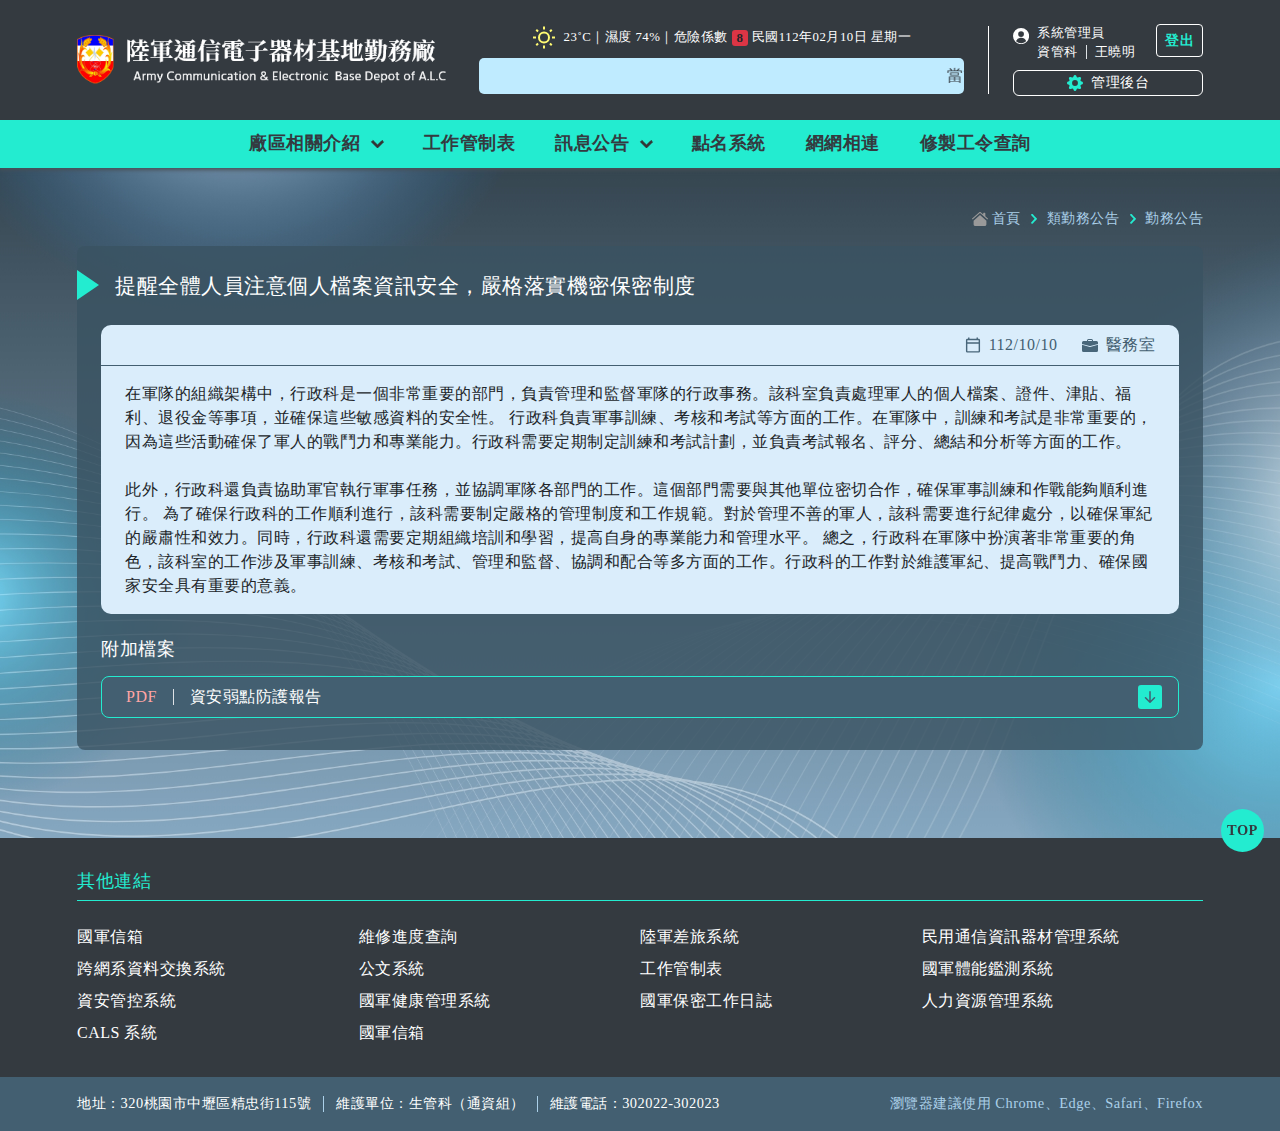
==== duty-detail.html @ 015ecb24 "css調整" ====
<!DOCTYPE html>
<html lang="zh-Hant-TW">
	<!--head開始-->
<head>
    <title>陸軍通信電子器材基地勤務廠</title>
    <meta charset="utf-8">
    <meta http-equiv="X-UA-Compatible" content="IE=edge">
    <meta name="viewport" content="width=device-width, initial-scale=1">
    <meta name="keywords" content="陸軍通信電子器材基地勤務廠,陸軍通訊,基地勤務廠,陸軍">
    <meta name="description" content="陸軍通信電子器材基地勤務廠" />
    <meta http-equiv="X-UA-Compatible" content="IE=edge">

    <meta property="og:site_name" content="image.png" />
    <meta property="og:image" content="assets/images/fb-img.png" />
    <!--分享設定-->
    <link rel="icon" href="assets/images/favicon.png" type="image/ico" />
    <!--iconfont設定-->
    <link rel="stylesheet" href="assets/style/all.css">
    <!--css設定-->
</head>
	<body>
		<!--無js的警語-->
		<noscript>
			<div class="container">
				<div class="d-flex justify-content-center bg-gray-100 rounded p-4 text-primary border border-primary mt-6">
					很抱歉，網站的某些功能在JavaScript沒有啟用的狀態下無法正常使用。
				</div>
			</div>
		</noscript>
		<!--頁面開始-->
		<div class="wrapper">
			<!--選單開始-->
			<!--主選單開始-->
<header class="">
    <nav class="navbar navbar-expand-md fixed-top p-0 js-nav">
        <div class="navbar-container container align-items-center flex-wrap flex-xl-nowrap position-relative bg-gray-800">
            <a class="navbar-brand me-0" href="index.html" title="陸軍通信電子器材基地勤務廠">
                <h1 class="mb-0 font-xs white">
                    陸軍通信電子器材基地勤務廠
                </h1>
            </a>
            <div class="navbar-info pe-xl-4 ms-xl-5 me-xl-4 w-100">
                <div class="navbar-info-today w-100 mb-2 mb-sm-0 mb-xl-2">
                    <img src="./assets/images/ic-weather-sun.svg" alt="晴朗" class="me-1 me-sm-2">
                    23˚C｜濕度 74%｜危險係數 <span>8</span>
                    <p>民國112年02月10日 星期一</p>
                </div>
                <div class="navbar-info-marquee w-100 me-md-3 me-xl-0">
                    <marquee direction="left" scrollamount="2">當前疫情防控提醒：請保持社交距離，勤洗手，戴口罩喔</marquee>
                </div>
            </div>
            <a href="index-login.html" class="navbar-login btn navbar-btn px-md-3" data-con="login"><img src="./assets/images/ic-user.svg" class="me-2">登入</a>
            <!--登入後功能開始-->
            <div class="navbar-logout">
                <div class="d-flex align-items-center align-items-xl-start mb-2" data-con="user">
                    <img src="./assets/images/ic-user-white.svg" class="flex-shrink-0 me-2 mt-lg-1"> 
                    <p>
                        系統管理員<br class="d-none d-xl-inline">
                        <span class="border-end pe-2 ms-2 ms-md-3 ms-xl-0 me-2 lh-1">資管科</span>王曉明
                    </p>
                </div>
                <a href="index.html" class="btn btn-sm navbar-btn px-2" data-con="logout">登出</a>
                <a href="index-login.html" class="btn navbar-btn justify-content-center" data-con="setting">
                    <img src="./assets/images/ic-setting.svg" class="me-2"> 管理後台
                </a>
            </div>
            <!--登入後功能結束-->
            
            <button class="navbar-toggler collapsed" type="button" data-bs-toggle="collapse" data-bs-target="#navbarCollapse" title="展開選單">
                展開選單
            </button>
        </div>
        <div class="bg-primary">
            <div class="container">
                <div class="collapse navbar-collapse" id="navbarCollapse">
                    <ul class="navbar-nav mx-auto">
                        <li class="nav-item" data-con="login">
                            <a class="nav-link" href="index-login.html" title="登入"><img src="./assets/images/ic-user.svg" class="me-2">登入</a>
                        </li>
                        <li class="nav-item" data-con="logout">
                            <a class="nav-link" href="index.html" title="登出"><img src="./assets/images/ic-user.svg" class="me-2">登出</a>
                        </li>
                        <li class="nav-item d-flex d-md-none">
                            <a class="nav-link" href="search.html" title="管理後台"><img src="./assets/images/ic-setting.svg" class="me-2">管理後台</a>
                        </li>
                        <li class="nav-item dropdown js-dropdown">
                            <a class="nav-link dropdown-toggle js-dropdown-toggle" href="#" role="button" data-bs-toggle="dropdown">
                                廠區相關介紹
                            </a>
                            <ul class="dropdown-menu" id="intro">
                                <li><a class="dropdown-item" href="intro.html">通基廠介紹</a></li>
                                <li><a class="dropdown-item" href="intro-unit.html">單位介紹</a></li>
                                <li><a class="dropdown-item" href="life.html" data-con="login-item">生活花絮</a></li>
                            </ul>
                        </li>
                        <li class="nav-item" data-con="login-item">
                            <a class="nav-link" href="#" title="工作管制表">工作管制表</a>
                        </li>
                        <li class="nav-item dropdown js-dropdown">
                            <a class="nav-link dropdown-toggle js-dropdown-toggle" href="#" role="button" data-bs-toggle="dropdown">
                                訊息公告
                            </a>
                            <ul class="dropdown-menu">
                                <li><a class="dropdown-item" href="#">最新消息</a></li>
                                <li><a class="dropdown-item" href="duty.html" data-con="login-item">各類勤務公告</a></li>
                                <li><a class="dropdown-item" href="plan.html" data-con="login-item">計畫專區</a></li>
                                <li><a class="dropdown-item" href="#">通報專區</a></li>
                                <li><a class="dropdown-item" href="#">職安專區</a></li>
                                <li><a class="dropdown-item" href="#" data-con="login-item">各式文件下載</a></li>
                            </ul>
                        </li>
                        <li class="nav-item" data-con="login-item">
                            <a class="nav-link" href="#" title="點名系統">點名系統</a>
                        </li>
                        <li class="nav-item">
                            <a class="nav-link" href="link.html" title="網網相連">網網相連</a>
                        </li>
                        <li class="nav-item">
                            <a class="nav-link" href="search.html" title="修製工令查詢">修製工令查詢</a>
                        </li>
                    </ul>
                </div>
            </div>
        </div>
    </nav>
</header>
<!--主選單結束-->
			<!--內容開始-->
				<main class="main">
	<div class="container">
        <nav>
            <ol class="breadcrumb">
                <li class="breadcrumb-item ms-auto"><a href="index-login.html" class="breadcrumb-link"><img src="./assets/images/ic-home.svg">首頁</a></li>
                <li class="breadcrumb-item"><a href="duty.html" class="breadcrumb-link">類勤務公告</a></li>
                <li class="breadcrumb-item active">勤務公告</li>
            </ol>
        </nav>
		<div class="box-main p-4 mb-5">
            <h2 class="article-title mb-4"><img src="./assets/images/ic-polygon.svg" alt="icon" class="me-3">提醒全體人員注意個人檔案資訊安全，嚴格落實機密保密制度</h2>
            <div class="article-container mb-4">
                <div class="article-container-header">
                    <img src="./assets/images/ic-calendar-sm.svg" class="me-2"><span class="me-4">112/10/10</span>
                    <img src="./assets/images/ic-package-sm.svg" class="me-2">
                    <span>醫務室</span>
                </div>
                <div class="article-container-body">
                    在軍隊的組織架構中，行政科是一個非常重要的部門，負責管理和監督軍隊的行政事務。該科室負責處理軍人的個人檔案、證件、津貼、福利、退役金等事項，並確保這些敏感資料的安全性。
                    行政科負責軍事訓練、考核和考試等方面的工作。在軍隊中，訓練和考試是非常重要的，因為這些活動確保了軍人的戰鬥力和專業能力。行政科需要定期制定訓練和考試計劃，並負責考試報名、評分、總結和分析等方面的工作。<br><br>
                    此外，行政科還負責協助軍官執行軍事任務，並協調軍隊各部門的工作。這個部門需要與其他單位密切合作，確保軍事訓練和作戰能夠順利進行。
                    為了確保行政科的工作順利進行，該科需要制定嚴格的管理制度和工作規範。對於管理不善的軍人，該科需要進行紀律處分，以確保軍紀的嚴肅性和效力。同時，行政科還需要定期組織培訓和學習，提高自身的專業能力和管理水平。
                    總之，行政科在軍隊中扮演著非常重要的角色，該科室的工作涉及軍事訓練、考核和考試、管理和監督、協調和配合等多方面的工作。行政科的工作對於維護軍紀、提高戰鬥力、確保國家安全具有重要的意義。
                </div>
            </div>
            <h3 class="sub-title text-white mb-3">附加檔案</h3>
            <a href="#" class="download-link mb-2">
                <span class="text-danger-xlight download-link-badge">PDF</span><p class="me-2">資安弱點防護報告</p>
                <img src="./assets/images/ic-download.svg" class="ms-auto">
            </a>
		</div>
	</div>
</main>
				<!--footer開始-->
					<!--footer開始-->
<footer class="footer">
        <a href="#" title="回到上方" class="footer-function mb-2 mb-md-3" data-con="top">TOP</a>

    <div class="container">
        <h5 class="footer-title mb-md-3">其他連結</h5>
        <ul class="footer-list mb-3 mb-md-5">
            <li class="footer-list-item"><a href="#" class="footer-list-link" title="國軍信箱">國軍信箱</a></li>
            <li class="footer-list-item"><a href="#" class="footer-list-link" title="維修進度查詢">維修進度查詢</a></li>
            <li class="footer-list-item"><a href="#" class="footer-list-link" title="陸軍差旅系統">陸軍差旅系統</a></li>
            <li class="footer-list-item"><a href="#" class="footer-list-link" title="民用通信資訊器材管理系統">民用通信資訊器材管理系統</a></li>
            <li class="footer-list-item"><a href="#" class="footer-list-link" title="跨網系資料交換系統">跨網系資料交換系統</a></li>
            <li class="footer-list-item"><a href="#" class="footer-list-link" title="公文系統">公文系統</a></li>
            <li class="footer-list-item"><a href="#" class="footer-list-link" title="工作管制表">工作管制表</a></li>
            <li class="footer-list-item"><a href="#" class="footer-list-link" title="國軍體能鑑測系統">國軍體能鑑測系統</a></li>
            <li class="footer-list-item"><a href="#" class="footer-list-link" title="資安管控系統">資安管控系統</a></li>
            <li class="footer-list-item"><a href="#" class="footer-list-link" title="國軍健康管理系統">國軍健康管理系統</a></li>
            <li class="footer-list-item"><a href="#" class="footer-list-link" title="國軍保密工作日誌">國軍保密工作日誌</a></li>
            <li class="footer-list-item"><a href="#" class="footer-list-link" title="人力資源管理系統">人力資源管理系統</a></li>
            <li class="footer-list-item"><a href="#" class="footer-list-link" title="CALS 系統">CALS 系統</a></li>
            <li class="footer-list-item"><a href="#" class="footer-list-link" title="國軍信箱">國軍信箱</a></li>
        </ul>
    </div>

    <div class="bg-base">
        <div class="container py-3">
            <div class="d-flex justify-content-between align-items-center flex-column flex-xl-row">
                    <ul class="footer-info mb-2 mb-xl-0">
                        <li class="footer-info-item mb-2 mb-md-0">
                            地址：320桃園市中壢區精忠街115號
                        </li>
                        <li class="footer-info-item mb-2 mb-md-0">
                            維護單位：生管科（通資組）
                        </li>
                        <li class="footer-info-item mb-2 mb-md-0">
                            維護電話：302022-302023
                        </li>
                    </ul>
                    <p class="text-base-light fs-7">瀏覽器建議使用 Chrome、Edge、Safari、Firefox</p>
            </div>
        </div>
    </div>
</footer>
<!--主選單結束-->

		</div>
		<!--script開始-->
		<!-- SCRIPTS -->
<script src="assets/js/jquery-3.7.1.min.js"></script>
<script src='assets/js/jquery-ui.min.js'></script>
<script src="assets/js/bootstrap.bundle.min.js"></script>
<script src="assets/js/moment-with-locales.min.js"></script>
<script src="assets/js/tempusdominus-bootstrap-4.js"></script>
<script src="assets/js/splide.min.js"></script><!--相簿輪播-->
<script src="assets/js/script.js"></script><!--自訂-->
<script>
    $(function () {
        //時間表單
        var datetimepickerOptions = {
            locale: 'zh-tw',
            defaultDate: new Date(),
            format: 'L',
            icons: {
                time: "bi bi-clock",
                date: "bi bi-calendar",
                up: "bi bi-arrow-up",
                down: "bi bi-arrow-down",
                previous: "bi bi-chevron-left",
                next: "bi bi-chevron-right",
                today: "bi bi-clock",
                clear: "bi bi-trash3"
            }
        };
        $('#time-start').datetimepicker(datetimepickerOptions);
        $('#time-end').datetimepicker(datetimepickerOptions);

        //相簿設定
        /*document.addEventListener('DOMContentLoaded', function () {
            var main = new Splide('#main-carousel', {
                type: 'fade',
                rewind: true,
                pagination: false,
                arrows: false,
            });


            var thumbnails = new Splide('#thumbnail-carousel', {
                fixedWidth: 100,
                fixedHeight: 60,
                gap: 10,
                rewind: true,
                pagination: false,
                isNavigation: true,
                breakpoints: {
                    600: {
                        fixedWidth: 60,
                        fixedHeight: 44,
                    },
                },
            });


            main.sync(thumbnails);
            main.mount();
            thumbnails.mount();
        });*/
    });

    //相簿設定
    document.addEventListener( 'DOMContentLoaded', function () {
  var main = new Splide( '#main-carousel', {
    type      : 'fade',
    rewind    : true,
    pagination: false,
    arrows    : false,
  } );


  var thumbnails = new Splide( '#thumbnail-carousel', {
    fixedWidth  : 122,
    fixedHeight : 100,
    gap         : 10,
    rewind      : true,
    pagination  : false,
    isNavigation: true,
    breakpoints : {
      600: {
        fixedWidth : 60,
        fixedHeight: 44,
      },
    },
  } );


  main.sync( thumbnails );
  main.mount();
  thumbnails.mount();
} );



    //影片設定
    var lightBoxVideo = document.getElementById("thevideo");
    function lightbox_open() {
        window.scrollTo(0, 0);
        document.getElementById('light').style.display = 'flex';
        lightBoxVideo.play();
    }

    function lightbox_close() {
        document.getElementById('light').style.display = 'none';
        lightBoxVideo.currentTime = 0; // 重置影片到開頭
        lightBoxVideo.pause();
    }
</script>
	</body>

</html>
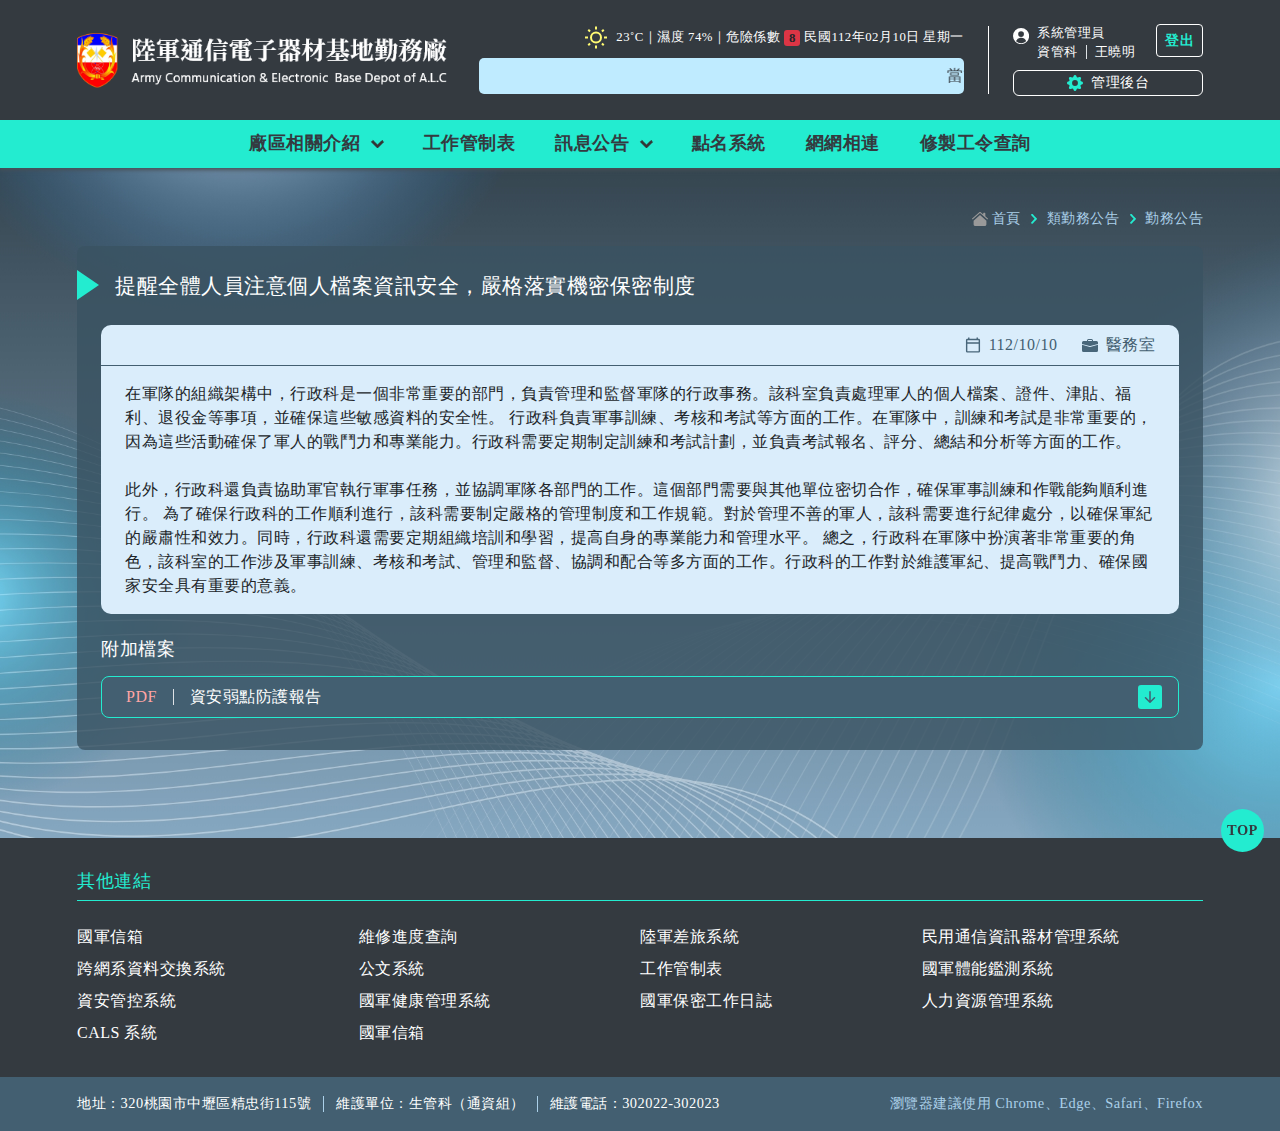
==== commit 8c0b1f5d: "註解調整" ====
--- a/duty-detail.html
+++ b/duty-detail.html
@@ -233,75 +233,67 @@
                 clear: "bi bi-trash3"
             }
         };
+        //首頁>各類勤務公告
+        //首頁>計畫專區
         $('#time-start').datetimepicker(datetimepickerOptions);
         $('#time-end').datetimepicker(datetimepickerOptions);
-
-        //相簿設定
-        /*document.addEventListener('DOMContentLoaded', function () {
-            var main = new Splide('#main-carousel', {
-                type: 'fade',
-                rewind: true,
-                pagination: false,
-                arrows: false,
+    });
+
+    //首頁>活花絮>相簿-輪播視窗設定
+    document.addEventListener('DOMContentLoaded', function () {
+        var main = new Splide('#main-carousel', {
+            type: 'fade',
+            rewind: true,
+            pagination: false,
+            arrows: false,
+        });
+
+
+        var thumbnails = new Splide('#thumbnail-carousel', {
+            fixedWidth: 122,
+            fixedHeight: 100,
+            gap: 10,
+            rewind: true,
+            pagination: false,
+            isNavigation: true,
+            breakpoints: {
+                1024: {
+                    fixedWidth: 100,
+                    fixedHeight: 80,
+                },
+                600: {
+                    fixedWidth: 80,
+                    fixedHeight: 60,
+                    gap: 8,
+                }
+            },
+        });
+
+
+        main.sync(thumbnails);
+        main.mount();
+        thumbnails.mount();
+
+        // 在主要滑塊切換時停止和播放影片
+        main.on('move', function (newIndex) {
+            var videos = document.querySelectorAll('.js-splide-video');
+
+            // 暫停所有影片
+            videos.forEach(function (video) {
+                video.pause();
             });
 
-
-            var thumbnails = new Splide('#thumbnail-carousel', {
-                fixedWidth: 100,
-                fixedHeight: 60,
-                gap: 10,
-                rewind: true,
-                pagination: false,
-                isNavigation: true,
-                breakpoints: {
-                    600: {
-                        fixedWidth: 60,
-                        fixedHeight: 44,
-                    },
-                },
-            });
-
-
-            main.sync(thumbnails);
-            main.mount();
-            thumbnails.mount();
-        });*/
+            // 播放新選中的影片
+            var currentVideo = videos[newIndex];
+            if (currentVideo) {
+                currentVideo.play();
+            }
+        });
     });
 
-    //相簿設定
-    document.addEventListener( 'DOMContentLoaded', function () {
-  var main = new Splide( '#main-carousel', {
-    type      : 'fade',
-    rewind    : true,
-    pagination: false,
-    arrows    : false,
-  } );
-
-
-  var thumbnails = new Splide( '#thumbnail-carousel', {
-    fixedWidth  : 122,
-    fixedHeight : 100,
-    gap         : 10,
-    rewind      : true,
-    pagination  : false,
-    isNavigation: true,
-    breakpoints : {
-      600: {
-        fixedWidth : 60,
-        fixedHeight: 44,
-      },
-    },
-  } );
-
-
-  main.sync( thumbnails );
-  main.mount();
-  thumbnails.mount();
-} );
-
-
-
-    //影片設定
+
+
+    //全站影片設定
     var lightBoxVideo = document.getElementById("thevideo");
     function lightbox_open() {
         window.scrollTo(0, 0);
@@ -314,6 +306,16 @@
         lightBoxVideo.currentTime = 0; // 重置影片到開頭
         lightBoxVideo.pause();
     }
+    //全站大圖設定
+    function showbox_open() {
+            window.scrollTo(0, 0);
+            document.getElementById('showpic').style.display = 'flex';
+        }
+    function showbox_close() {
+            document.getElementById('showpic').style.display = 'none';
+        }
+
+
 </script>
 	</body>
 
--- a/assets/style/all.css
+++ b/assets/style/all.css
@@ -15846,6 +15846,31 @@
     .main {
       margin-top: 156px; } }
 
+.loading {
+  position: absolute;
+  width: 180px;
+  height: 180px;
+  text-align: center;
+  display: -webkit-box;
+  display: -ms-flexbox;
+  display: flex;
+  -webkit-box-pack: center;
+      -ms-flex-pack: center;
+          justify-content: center;
+  -webkit-box-align: center;
+      -ms-flex-align: center;
+          align-items: center;
+  color: #23ECD0; }
+  @media (max-width: 767px) {
+    .loading {
+      width: 150px;
+      height: 150px;
+      font-size: 0.9rem; } }
+  .loading img {
+    position: absolute;
+    left: 0;
+    top: 0; }
+
 /*--------------------主選單開始------------------*/
 .navbar {
   display: block !important;
@@ -15916,9 +15941,6 @@
     -webkit-box-direction: normal;
         -ms-flex-direction: column;
             flex-direction: column;
-    -webkit-box-align: center;
-        -ms-flex-align: center;
-            align-items: center;
     border-right: 1px solid #fff;
     -ms-flex-wrap: nowrap;
         flex-wrap: nowrap; }
@@ -15948,9 +15970,9 @@
       -webkit-box-align: center;
           -ms-flex-align: center;
               align-items: center;
-      -webkit-box-pack: center;
-          -ms-flex-pack: center;
-              justify-content: center;
+      -webkit-box-pack: end;
+          -ms-flex-pack: end;
+              justify-content: flex-end;
       color: #fff;
       font-size: 0.8rem; }
       @media (max-width: 1200px) {
@@ -16979,7 +17001,7 @@
       width: 0;
       display: inline-block;
       position: absolute;
-      right: -26px;
+      right: -25.6px;
       top: 0;
       height: 0;
       border-style: solid;
@@ -17027,7 +17049,7 @@
       width: 0;
       display: inline-block;
       position: absolute;
-      right: -26px;
+      right: -25.6px;
       top: 0;
       height: 0;
       border-style: solid;
@@ -17075,7 +17097,7 @@
       width: 0;
       display: inline-block;
       position: absolute;
-      right: -26px;
+      right: -25.6px;
       top: 0;
       height: 0;
       border-style: solid;
@@ -17123,7 +17145,7 @@
       width: 0;
       display: inline-block;
       position: absolute;
-      right: -26px;
+      right: -25.6px;
       top: 0;
       height: 0;
       border-style: solid;
@@ -17171,7 +17193,7 @@
       width: 0;
       display: inline-block;
       position: absolute;
-      right: -26px;
+      right: -25.6px;
       top: 0;
       height: 0;
       border-style: solid;
@@ -17219,7 +17241,7 @@
       width: 0;
       display: inline-block;
       position: absolute;
-      right: -26px;
+      right: -25.6px;
       top: 0;
       height: 0;
       border-style: solid;
@@ -17267,7 +17289,7 @@
       width: 0;
       display: inline-block;
       position: absolute;
-      right: -26px;
+      right: -25.6px;
       top: 0;
       height: 0;
       border-style: solid;
@@ -17315,7 +17337,7 @@
       width: 0;
       display: inline-block;
       position: absolute;
-      right: -26px;
+      right: -25.6px;
       top: 0;
       height: 0;
       border-style: solid;
@@ -17363,7 +17385,7 @@
       width: 0;
       display: inline-block;
       position: absolute;
-      right: -26px;
+      right: -25.6px;
       top: 0;
       height: 0;
       border-style: solid;
@@ -17411,7 +17433,7 @@
       width: 0;
       display: inline-block;
       position: absolute;
-      right: -26px;
+      right: -25.6px;
       top: 0;
       height: 0;
       border-style: solid;
@@ -17459,7 +17481,7 @@
       width: 0;
       display: inline-block;
       position: absolute;
-      right: -26px;
+      right: -25.6px;
       top: 0;
       height: 0;
       border-style: solid;
@@ -17507,7 +17529,7 @@
       width: 0;
       display: inline-block;
       position: absolute;
-      right: -26px;
+      right: -25.6px;
       top: 0;
       height: 0;
       border-style: solid;
@@ -17555,7 +17577,7 @@
       width: 0;
       display: inline-block;
       position: absolute;
-      right: -26px;
+      right: -25.6px;
       top: 0;
       height: 0;
       border-style: solid;
@@ -17603,7 +17625,7 @@
       width: 0;
       display: inline-block;
       position: absolute;
-      right: -26px;
+      right: -25.6px;
       top: 0;
       height: 0;
       border-style: solid;
@@ -17651,7 +17673,7 @@
       width: 0;
       display: inline-block;
       position: absolute;
-      right: -26px;
+      right: -25.6px;
       top: 0;
       height: 0;
       border-style: solid;
@@ -17699,7 +17721,7 @@
       width: 0;
       display: inline-block;
       position: absolute;
-      right: -26px;
+      right: -25.6px;
       top: 0;
       height: 0;
       border-style: solid;
@@ -17747,7 +17769,7 @@
       width: 0;
       display: inline-block;
       position: absolute;
-      right: -26px;
+      right: -25.6px;
       top: 0;
       height: 0;
       border-style: solid;
@@ -17795,7 +17817,7 @@
       width: 0;
       display: inline-block;
       position: absolute;
-      right: -26px;
+      right: -25.6px;
       top: 0;
       height: 0;
       border-style: solid;
@@ -17843,7 +17865,7 @@
       width: 0;
       display: inline-block;
       position: absolute;
-      right: -26px;
+      right: -25.6px;
       top: 0;
       height: 0;
       border-style: solid;
@@ -17891,7 +17913,7 @@
       width: 0;
       display: inline-block;
       position: absolute;
-      right: -26px;
+      right: -25.6px;
       top: 0;
       height: 0;
       border-style: solid;
@@ -17939,7 +17961,7 @@
       width: 0;
       display: inline-block;
       position: absolute;
-      right: -26px;
+      right: -25.6px;
       top: 0;
       height: 0;
       border-style: solid;
@@ -17987,7 +18009,7 @@
       width: 0;
       display: inline-block;
       position: absolute;
-      right: -26px;
+      right: -25.6px;
       top: 0;
       height: 0;
       border-style: solid;
@@ -18035,7 +18057,7 @@
       width: 0;
       display: inline-block;
       position: absolute;
-      right: -26px;
+      right: -25.6px;
       top: 0;
       height: 0;
       border-style: solid;
@@ -18083,7 +18105,7 @@
       width: 0;
       display: inline-block;
       position: absolute;
-      right: -26px;
+      right: -25.6px;
       top: 0;
       height: 0;
       border-style: solid;
@@ -18131,7 +18153,7 @@
       width: 0;
       display: inline-block;
       position: absolute;
-      right: -26px;
+      right: -25.6px;
       top: 0;
       height: 0;
       border-style: solid;
@@ -18179,7 +18201,7 @@
       width: 0;
       display: inline-block;
       position: absolute;
-      right: -26px;
+      right: -25.6px;
       top: 0;
       height: 0;
       border-style: solid;
@@ -18227,7 +18249,7 @@
       width: 0;
       display: inline-block;
       position: absolute;
-      right: -26px;
+      right: -25.6px;
       top: 0;
       height: 0;
       border-style: solid;
@@ -18275,7 +18297,7 @@
       width: 0;
       display: inline-block;
       position: absolute;
-      right: -26px;
+      right: -25.6px;
       top: 0;
       height: 0;
       border-style: solid;
@@ -18323,7 +18345,7 @@
       width: 0;
       display: inline-block;
       position: absolute;
-      right: -26px;
+      right: -25.6px;
       top: 0;
       height: 0;
       border-style: solid;
@@ -18371,7 +18393,7 @@
       width: 0;
       display: inline-block;
       position: absolute;
-      right: -26px;
+      right: -25.6px;
       top: 0;
       height: 0;
       border-style: solid;
@@ -18419,7 +18441,7 @@
       width: 0;
       display: inline-block;
       position: absolute;
-      right: -26px;
+      right: -25.6px;
       top: 0;
       height: 0;
       border-style: solid;
@@ -18467,7 +18489,7 @@
       width: 0;
       display: inline-block;
       position: absolute;
-      right: -26px;
+      right: -25.6px;
       top: 0;
       height: 0;
       border-style: solid;
@@ -18515,7 +18537,7 @@
       width: 0;
       display: inline-block;
       position: absolute;
-      right: -26px;
+      right: -25.6px;
       top: 0;
       height: 0;
       border-style: solid;
@@ -18563,7 +18585,7 @@
       width: 0;
       display: inline-block;
       position: absolute;
-      right: -26px;
+      right: -25.6px;
       top: 0;
       height: 0;
       border-style: solid;
@@ -18611,7 +18633,7 @@
       width: 0;
       display: inline-block;
       position: absolute;
-      right: -26px;
+      right: -25.6px;
       top: 0;
       height: 0;
       border-style: solid;
@@ -18665,7 +18687,11 @@
 
 /*-----------------連結樣式---------------------*/
 .link-img {
-  display: inline-block; }
+  display: inline-block;
+  cursor: pointer;
+  -webkit-transition: all 0.2s ease;
+  -o-transition: all 0.2s ease;
+  transition: all 0.2s ease; }
   .link-img:hover {
     opacity: 0.8; }
 
@@ -19463,7 +19489,13 @@
             justify-content: center;
     -webkit-box-align: center;
         -ms-flex-align: center;
-            align-items: center; }
+            align-items: center;
+    cursor: pointer;
+    -webkit-transition: all 0.2s ease;
+    -o-transition: all 0.2s ease;
+    transition: all 0.2s ease; }
+    .img-list-pic:hover {
+      opacity: 0.8; }
     @media (max-width: 1200px) {
       .img-list-pic {
         height: 140px; } }
@@ -19651,15 +19683,25 @@
 
 .table-link {
   color: #fff;
-  line-height: 1;
+  line-height: 1.3;
+  padding-top: 2px;
+  width: 100%;
   overflow: hidden;
   -o-text-overflow: ellipsis;
      text-overflow: ellipsis;
   display: -webkit-box;
   -webkit-box-orient: vertical;
   -webkit-line-clamp: 1; }
+  .table-link img {
+    display: inline-block;
+    margin-top: -2px; }
   @media (max-width: 991px) {
     .table-link {
+      display: -ms-flexbox !important;
+      display: flex !important;
+      -webkit-box-align: start;
+          -ms-flex-align: start;
+              align-items: flex-start;
       overflow: hidden;
       -o-text-overflow: ellipsis;
          text-overflow: ellipsis;
@@ -19667,6 +19709,17 @@
       -webkit-box-orient: vertical;
       -webkit-line-clamp: 2;
       line-height: 1.5; } }
+  .table-link[data-func="nolink"] {
+    -webkit-box-pack: center;
+        -ms-flex-pack: center;
+            justify-content: center; }
+    @media (max-width: 991px) {
+      .table-link[data-func="nolink"] {
+        -webkit-box-pack: start;
+            -ms-flex-pack: start;
+                justify-content: flex-start; } }
+    .table-link[data-func="nolink"]:hover {
+      opacity: 1; }
   .table-link:hover {
     opacity: 0.8; }
   .table-link-badge {
@@ -21156,6 +21209,27 @@
     display: inline-block;
     line-height: 1; }
 
+.base-link {
+  border: 1px solid #23ECD0;
+  border-radius: 8px;
+  background: #435F71;
+  color: #fff;
+  display: -webkit-box;
+  display: -ms-flexbox;
+  display: flex;
+  -webkit-box-align: center;
+      -ms-flex-align: center;
+          align-items: center;
+  padding: 8px 16px 8px 24px;
+  line-height: 1.5; }
+  @media (max-width: 767px) {
+    .base-link {
+      padding: 8px 16px; } }
+  .base-link:hover {
+    background: #1E4D61; }
+  .base-link img {
+    width: 20px; }
+
 /*-------影片開始-----------*/
 #thevideo {
   width: 70%; }
@@ -21163,7 +21237,7 @@
     #thevideo {
       width: 90%; } }
 
-#light {
+#light, #showpic {
   width: 100%;
   height: 100vh;
   -webkit-box-pack: center;
@@ -21178,7 +21252,10 @@
   left: 0;
   top: 0;
   z-index: 2010;
-  margin: 0 auto; }
+  margin: 0 auto;
+  -webkit-transition: all 0.2s ease;
+  -o-transition: all 0.2s ease;
+  transition: all 0.2s ease; }
 
 #boxclose {
   cursor: pointer;
@@ -21194,6 +21271,19 @@
         width: 24px; } }
   #boxclose:hover {
     opacity: 0.8; }
+
+.showpic-img {
+  border-radius: 5px;
+  overflow: hidden;
+  -o-object-fit: cover;
+     object-fit: cover;
+  width: 70%;
+  max-height: 80vh; }
+  @media (max-width: 767px) {
+    .showpic-img {
+      width: 90%; } }
+  .showpic-img img {
+    width: 100%; }
 
 .unit-link {
   position: relative; }
@@ -21329,7 +21419,14 @@
   color: #fff;
   background: #48667A;
   font-size: 0.9rem; }
+  @media (max-width: 576px) {
+    .top-info {
+      -webkit-box-orient: vertical;
+      -webkit-box-direction: normal;
+          -ms-flex-direction: column;
+              flex-direction: column; } }
   .top-info img {
+    width: 16px;
     -webkit-filter: brightness(500%);
             filter: brightness(500%); }
 
@@ -21399,6 +21496,9 @@
 .splide {
   width: 80%;
   max-width: 1200px; }
+  @media (max-width: 767px) {
+    .splide {
+      width: 90%; } }
   .splide-header {
     width: 80%;
     max-width: 1200px;
@@ -21406,30 +21506,110 @@
     display: -webkit-box;
     display: -ms-flexbox;
     display: flex;
+    -ms-flex-wrap: wrap;
+        flex-wrap: wrap;
     -webkit-box-align: center;
         -ms-flex-align: center;
             align-items: center;
     margin-bottom: 12px;
     font-size: 0.9rem; }
+    @media (max-width: 767px) {
+      .splide-header {
+        width: 90%; } }
+    .splide-header img {
+      width: 16px; }
   .splide-title {
     font-size: 1.3rem;
     font-weight: 700; }
+    @media (max-width: 767px) {
+      .splide-title {
+        width: 100%; } }
 
 #main-carousel {
-  margin-bottom: 12px; }
+  margin-bottom: 12px;
+  height: calc(90vh - 200px);
+  border-radius: 5px;
+  overflow: hidden; }
+  @media (max-width: 1200px) {
+    #main-carousel {
+      max-height: 400px; } }
+  @media (max-width: 767px) {
+    #main-carousel {
+      height: auto;
+      max-height: 350px; } }
+  #main-carousel .splide__track {
+    height: 100%; }
+  #main-carousel .splide__slide {
+    height: 100%; }
+  #main-carousel video {
+    width: 100%;
+    height: 100%; }
 
 .splide__slide {
   height: 70vh;
   overflow: hidden;
-  border-radius: 5px; }
+  border-radius: 5px;
+  position: relative; }
   .splide__slide img {
     width: 100%;
     height: 100%;
     -o-object-fit: cover;
        object-fit: cover; }
 
+#thumbnail-carousel {
+  padding: 0 60px !important; }
+  @media (max-width: 1200px) {
+    #thumbnail-carousel {
+      padding: 0 47px !important; } }
+  @media (max-width: 767px) {
+    #thumbnail-carousel {
+      padding: 0 42px !important; } }
+  #thumbnail-carousel .splide__slide.is-active {
+    border: 3px solid #23ECD0; }
+  #thumbnail-carousel .thumbnail-video {
+    position: absolute;
+    width: 100%;
+    height: 100%;
+    left: 0;
+    top: 0;
+    background: url("../images/ic-play.svg") no-repeat center rgba(0, 0, 0, 0.3);
+    background-size: 32px; }
+    #thumbnail-carousel .thumbnail-video:hover {
+      background: url("../images/ic-play.svg") no-repeat center;
+      background-size: 32px; }
+
 .splide__slide.is-active {
   opacity: 1; }
+
+.splide__arrow {
+  background: #435F71 !important;
+  width: 45px !important;
+  height: 100% !important;
+  opacity: 1 !important; }
+  @media (max-width: 1200px) {
+    .splide__arrow {
+      width: 35px !important; } }
+  @media (max-width: 767px) {
+    .splide__arrow {
+      width: 30px !important; } }
+  .splide__arrow:hover {
+    background: #1E4D61 !important; }
+  .splide__arrow svg {
+    fill: #fff !important; }
+    @media (max-width: 1200px) {
+      .splide__arrow svg {
+        width: 14px; } }
+    @media (max-width: 767px) {
+      .splide__arrow svg {
+        width: 12px; } }
+
+.splide__arrow--next {
+  border-radius: 0 10px 10px 0 !important;
+  right: 0 !important; }
+
+.splide__arrow--prev {
+  border-radius: 10px 0 0 10px !important;
+  left: 0 !important; }
 
 .text-list-item {
   display: -webkit-box;
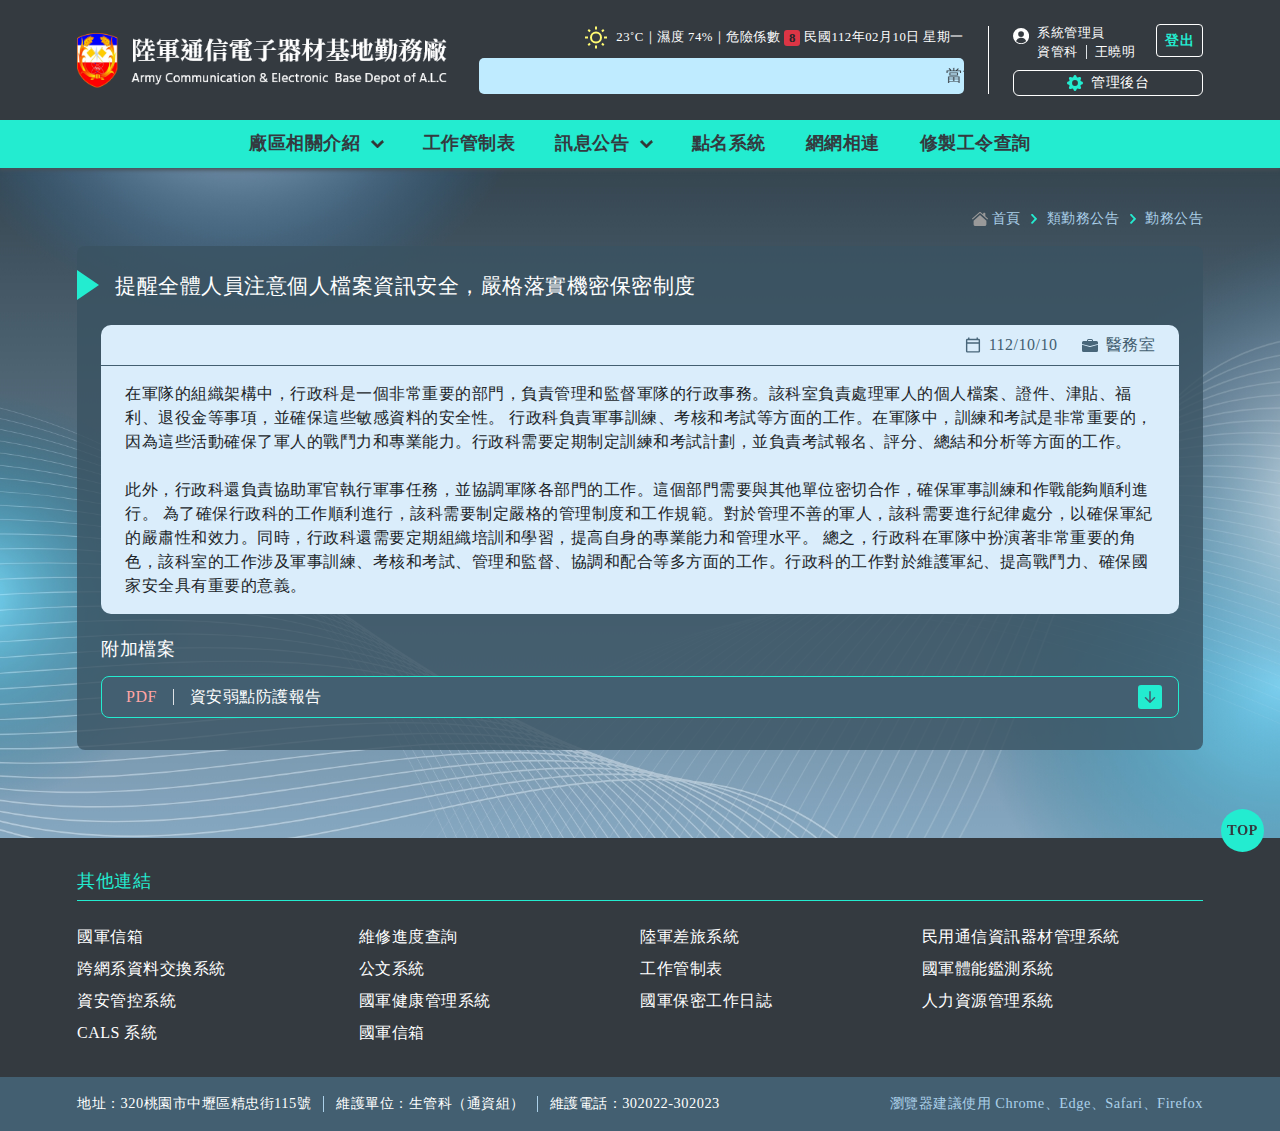
==== commit aa2f85b4: "pre標籤調整/網網相連按鈕調整" ====
--- a/duty-detail.html
+++ b/duty-detail.html
@@ -110,7 +110,7 @@
                             </ul>
                         </li>
                         <li class="nav-item" data-con="login-item">
-                            <a class="nav-link" href="#" title="點名系統">點名系統</a>
+                            <a class="nav-link" href="rollcall.html" title="點名系統">點名系統</a>
                         </li>
                         <li class="nav-item">
                             <a class="nav-link" href="link.html" title="網網相連">網網相連</a>
@@ -237,6 +237,8 @@
         //首頁>計畫專區
         $('#time-start').datetimepicker(datetimepickerOptions);
         $('#time-end').datetimepicker(datetimepickerOptions);
+        //首頁>點名系統
+        $('#calldate').datetimepicker(datetimepickerOptions);
     });
 
     //首頁>活花絮>相簿-輪播視窗設定
--- a/assets/style/all.css
+++ b/assets/style/all.css
@@ -15735,6 +15735,9 @@
   -webkit-touch-callout: none;
   -moz-user-select: none; }
 
+pre {
+  font-family: "Noto Sans TC", "Microsoft JhengHei", "sans-serif"; }
+
 img {
   display: block;
   max-width: 100%;
@@ -19363,6 +19366,24 @@
     .tag-white {
       font-size: 0.8rem; } }
 
+/*-----------------手風琴樣式---------------------*/
+.accordion-body {
+  background: #4e6f84; }
+
+.accordion-item {
+  border: none !important; }
+
+.accordion-button {
+  background: #343a40 !important;
+  color: #23ECD0 !important;
+  border-radius: 0 !important;
+  -webkit-box-shadow: none !important;
+          box-shadow: none !important;
+  padding: 8px 24px;
+  font-weight: 700; }
+  .accordion-button:after {
+    background: url("../images/ic-open.svg") no-repeat center !important; }
+
 /*-----------------列表樣式---------------------*/
 .txt-list {
   font-size: 0.9rem; }
@@ -20990,7 +21011,7 @@
 
 @media (max-width: 576px) {
   .mobile-inline-100 > * {
-    width: 100%;
+    width: 100% !important;
     margin-bottom: 8px; } }
 
 .highlight-card {
@@ -21212,8 +21233,9 @@
 .base-link {
   border: 1px solid #23ECD0;
   border-radius: 8px;
-  background: #435F71;
-  color: #fff;
+  background: #fff;
+  color: #1E4D61;
+  font-weight: 600;
   display: -webkit-box;
   display: -ms-flexbox;
   display: flex;
@@ -21226,7 +21248,7 @@
     .base-link {
       padding: 8px 16px; } }
   .base-link:hover {
-    background: #1E4D61; }
+    background: #DAEDFB; }
   .base-link img {
     width: 20px; }
 
@@ -21611,6 +21633,144 @@
   border-radius: 10px 0 0 10px !important;
   left: 0 !important; }
 
+@media (max-width: 991px) {
+  .table[data-con="rollcall"] thead {
+    display: none; } }
+
+.table[data-con="rollcall"] tr:nth-child(odd) td:first-child {
+  background: #375B70; }
+
+.table[data-con="rollcall"] tr:nth-child(odd) td:nth-child(4) {
+  background: #537186; }
+
+.table[data-con="rollcall"] tr:nth-child(even) td:first-child {
+  background: #43677D; }
+
+.table[data-con="rollcall"] tr:nth-child(even) td:nth-child(4) {
+  background: #5D7B90; }
+
+@media (max-width: 991px) {
+  .table[data-con="rollcall"] td:first-child {
+    background: #ABD0E9 !important;
+    font-weight: 700; } }
+
+.table-list {
+  display: -webkit-box;
+  display: -ms-flexbox;
+  display: flex;
+  -ms-flex-wrap: wrap;
+      flex-wrap: wrap;
+  width: 100%;
+  -webkit-box-pack: center;
+      -ms-flex-pack: center;
+          justify-content: center; }
+  @media (max-width: 991px) {
+    .table-list {
+      -webkit-box-pack: start;
+          -ms-flex-pack: start;
+              justify-content: flex-start; } }
+  .table-list-item {
+    display: -webkit-box;
+    display: -ms-flexbox;
+    display: flex;
+    -webkit-box-align: center;
+        -ms-flex-align: center;
+            align-items: center;
+    padding: 6px 8px; }
+    .table-list-item::before {
+      content: "";
+      display: block;
+      width: 16px;
+      height: 16px;
+      background: url("../images/ic-oncall.svg") no-repeat;
+      background-size: cover;
+      margin-right: 4px; }
+    .table-list-item[data-con]::before {
+      content: attr(data-con);
+      background: #FB522E;
+      border-radius: 3px;
+      display: -webkit-box;
+      display: -ms-flexbox;
+      display: flex;
+      -webkit-box-pack: center;
+          -ms-flex-pack: center;
+              justify-content: center;
+      -webkit-box-align: center;
+          -ms-flex-align: center;
+              align-items: center;
+      line-height: 1;
+      font-size: 0.8rem; }
+
+@media (max-width: 991px) {
+  .accordion thead {
+    display: none; } }
+
+@media (max-width: 991px) {
+  .accordion tr:last-child {
+    margin-bottom: 0; } }
+
+.combo-list {
+  display: -webkit-box;
+  display: -ms-flexbox;
+  display: flex;
+  -ms-flex-wrap: wrap;
+      flex-wrap: wrap;
+  width: 100%;
+  background: #476477; }
+  .combo-list-group:first-child {
+    width: 20%; }
+    @media (max-width: 991px) {
+      .combo-list-group:first-child {
+        width: 100%; } }
+  .combo-list-group:last-child {
+    width: 80%; }
+    @media (max-width: 991px) {
+      .combo-list-group:last-child {
+        width: 100%; } }
+  .combo-list-item {
+    color: #fff;
+    text-align: center; }
+    .combo-list-item span {
+      display: block;
+      padding: 6px 0; }
+  .combo-list-title {
+    display: -webkit-box;
+    display: -ms-flexbox;
+    display: flex;
+    -webkit-box-align: center;
+        -ms-flex-align: center;
+            align-items: center;
+    -webkit-box-pack: center;
+        -ms-flex-pack: center;
+            justify-content: center;
+    background: #343a40;
+    padding: 8px 0; }
+    .combo-list-title::before {
+      content: "";
+      display: block;
+      width: 16px;
+      height: 16px;
+      background: url("../images/ic-oncall.svg") no-repeat;
+      background-size: cover;
+      margin-right: 4px; }
+    .combo-list-title[data-con="none"]:before {
+      display: none !important; }
+    .combo-list-title[data-con]::before {
+      content: attr(data-con);
+      background: #FB522E;
+      border-radius: 3px;
+      display: -webkit-box;
+      display: -ms-flexbox;
+      display: flex;
+      -webkit-box-pack: center;
+          -ms-flex-pack: center;
+              justify-content: center;
+      -webkit-box-align: center;
+          -ms-flex-align: center;
+              align-items: center;
+      line-height: 1;
+      font-size: 0.8rem; }
+
 .text-list-item {
   display: -webkit-box;
   display: -ms-flexbox;
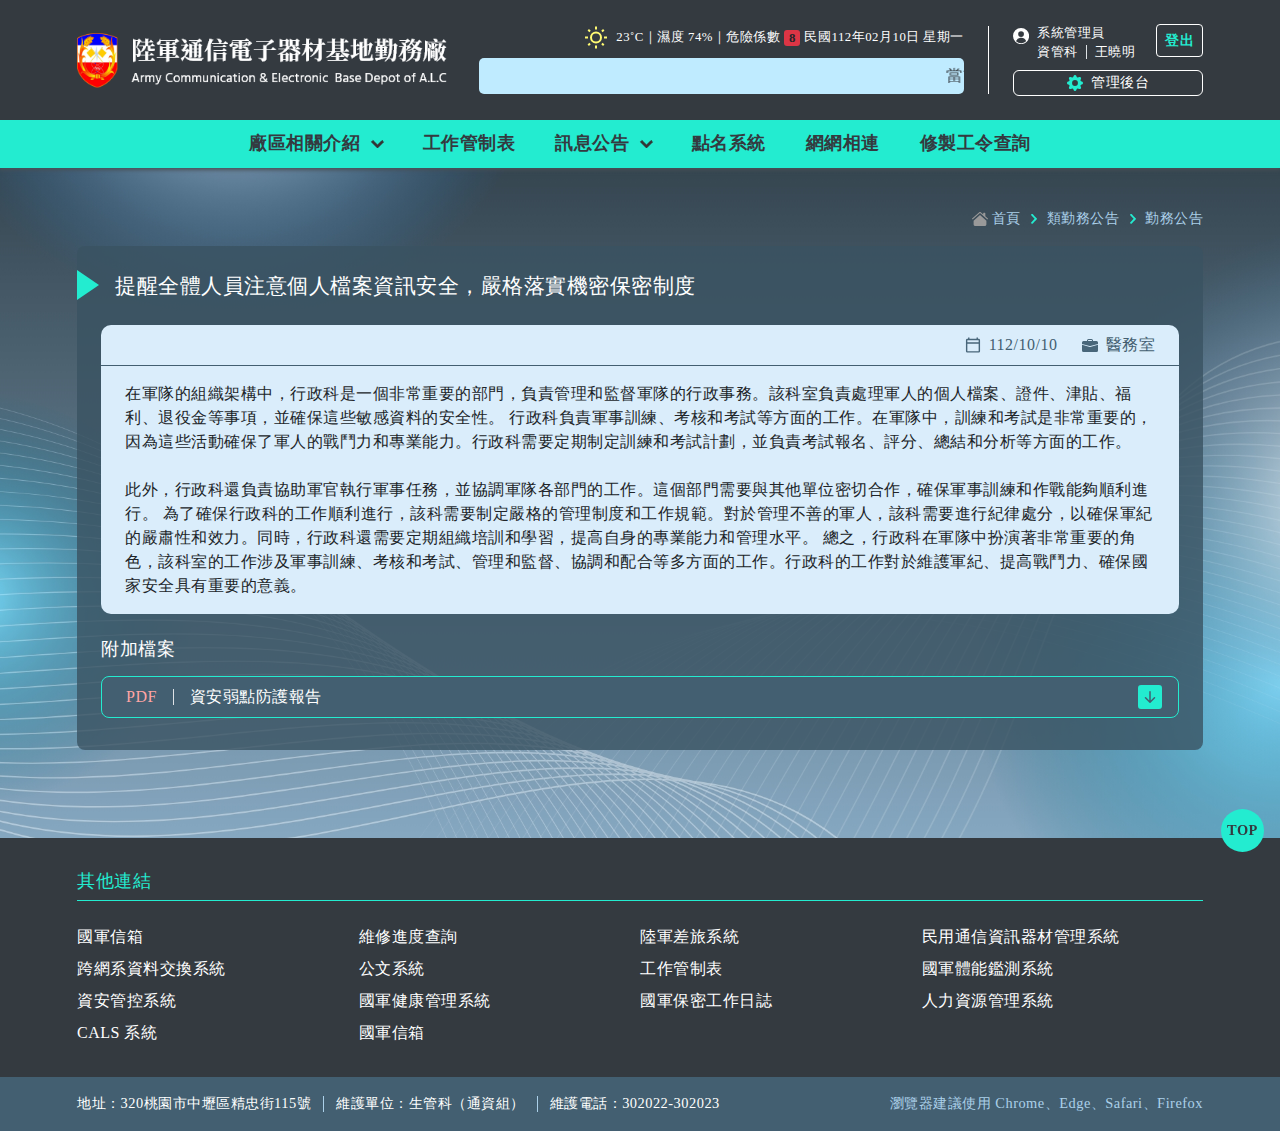
==== commit acb84f88: "更新天氣icon與危險係數底色說明" ====
--- a/duty-detail.html
+++ b/duty-detail.html
@@ -42,7 +42,12 @@
             <div class="navbar-info pe-xl-4 ms-xl-5 me-xl-4 w-100">
                 <div class="navbar-info-today w-100 mb-2 mb-sm-0 mb-xl-2">
                     <img src="./assets/images/ic-weather-sun.svg" alt="晴朗" class="me-1 me-sm-2">
-                    23˚C｜濕度 74%｜危險係數 <span>8</span>
+                    <!--陰天icon為：ic-weather-cloudy.svg-->
+                    <!--陰天icon為：ic-weather-rain.svg-->
+                    23˚C｜濕度 74%｜危險係數 
+                    <span class="bg-danger">8</span>
+                    <!--黃底樣式為：bg-soft-light-->
+                    <!--黃底樣式為：bg-special-->
                     <p>民國112年02月10日 星期一</p>
                 </div>
                 <div class="navbar-info-marquee w-100 me-md-3 me-xl-0">
--- a/assets/style/all.css
+++ b/assets/style/all.css
@@ -46,6 +46,7 @@
   --bs-special-dark: #276e91;
   --bs-bright: #BEABEB;
   --bs-soft: #D9C06D;
+  --bs-soft-light: #FFFA72;
   --bs-success: #198754;
   --bs-gray-100: #f8f9fa;
   --bs-gray-200: #EFEFEF;
@@ -59,6 +60,7 @@
   --bs-info: #0dcaf0;
   --bs-warning: #ffc107;
   --bs-danger: #dc3545;
+  --bs-danger-bright: #FE0000;
   --bs-danger-light: #FB522E;
   --bs-danger-xlight: #FFA5A5;
   --bs-light: #f8f9fa;
@@ -81,6 +83,7 @@
   --bs-special-dark-rgb: 39, 110, 145;
   --bs-bright-rgb: 190, 171, 235;
   --bs-soft-rgb: 217, 192, 109;
+  --bs-soft-light-rgb: 255, 250, 114;
   --bs-success-rgb: 25, 135, 84;
   --bs-gray-100-rgb: 248, 249, 250;
   --bs-gray-200-rgb: 239, 239, 239;
@@ -94,6 +97,7 @@
   --bs-info-rgb: 13, 202, 240;
   --bs-warning-rgb: 255, 193, 7;
   --bs-danger-rgb: 220, 53, 69;
+  --bs-danger-bright-rgb: 254, 0, 0;
   --bs-danger-light-rgb: 251, 82, 46;
   --bs-danger-xlight-rgb: 255, 165, 165;
   --bs-light-rgb: 248, 249, 250;
@@ -2949,6 +2953,22 @@
   --bs-btn-disabled-bg: #D9C06D;
   --bs-btn-disabled-border-color: #D9C06D; }
 
+.btn-soft-light {
+  --bs-btn-color: #000;
+  --bs-btn-bg: #FFFA72;
+  --bs-btn-border-color: #FFFA72;
+  --bs-btn-hover-color: #000;
+  --bs-btn-hover-bg: #fffb87;
+  --bs-btn-hover-border-color: #fffb80;
+  --bs-btn-focus-shadow-rgb: 217, 213, 97;
+  --bs-btn-active-color: #000;
+  --bs-btn-active-bg: #fffb8e;
+  --bs-btn-active-border-color: #fffb80;
+  --bs-btn-active-shadow: inset 0 3px 5px rgba(0, 0, 0, 0.125);
+  --bs-btn-disabled-color: #000;
+  --bs-btn-disabled-bg: #FFFA72;
+  --bs-btn-disabled-border-color: #FFFA72; }
+
 .btn-success {
   --bs-btn-color: #fff;
   --bs-btn-bg: #198754;
@@ -3157,6 +3177,22 @@
   --bs-btn-disabled-bg: #dc3545;
   --bs-btn-disabled-border-color: #dc3545; }
 
+.btn-danger-bright {
+  --bs-btn-color: #000;
+  --bs-btn-bg: #FE0000;
+  --bs-btn-border-color: #FE0000;
+  --bs-btn-hover-color: #000;
+  --bs-btn-hover-bg: #fe2626;
+  --bs-btn-hover-border-color: #fe1a1a;
+  --bs-btn-focus-shadow-rgb: 216, 0, 0;
+  --bs-btn-active-color: #000;
+  --bs-btn-active-bg: #fe3333;
+  --bs-btn-active-border-color: #fe1a1a;
+  --bs-btn-active-shadow: inset 0 3px 5px rgba(0, 0, 0, 0.125);
+  --bs-btn-disabled-color: #000;
+  --bs-btn-disabled-bg: #FE0000;
+  --bs-btn-disabled-border-color: #FE0000; }
+
 .btn-danger-light {
   --bs-btn-color: #000;
   --bs-btn-bg: #FB522E;
@@ -3509,6 +3545,22 @@
   --bs-btn-disabled-border-color: #D9C06D;
   --bs-gradient: none; }
 
+.btn-outline-soft-light {
+  --bs-btn-color: #FFFA72;
+  --bs-btn-border-color: #FFFA72;
+  --bs-btn-hover-color: #000;
+  --bs-btn-hover-bg: #FFFA72;
+  --bs-btn-hover-border-color: #FFFA72;
+  --bs-btn-focus-shadow-rgb: 255, 250, 114;
+  --bs-btn-active-color: #000;
+  --bs-btn-active-bg: #FFFA72;
+  --bs-btn-active-border-color: #FFFA72;
+  --bs-btn-active-shadow: inset 0 3px 5px rgba(0, 0, 0, 0.125);
+  --bs-btn-disabled-color: #FFFA72;
+  --bs-btn-disabled-bg: transparent;
+  --bs-btn-disabled-border-color: #FFFA72;
+  --bs-gradient: none; }
+
 .btn-outline-success {
   --bs-btn-color: #198754;
   --bs-btn-border-color: #198754;
@@ -3715,6 +3767,22 @@
   --bs-btn-disabled-color: #dc3545;
   --bs-btn-disabled-bg: transparent;
   --bs-btn-disabled-border-color: #dc3545;
+  --bs-gradient: none; }
+
+.btn-outline-danger-bright {
+  --bs-btn-color: #FE0000;
+  --bs-btn-border-color: #FE0000;
+  --bs-btn-hover-color: #000;
+  --bs-btn-hover-bg: #FE0000;
+  --bs-btn-hover-border-color: #FE0000;
+  --bs-btn-focus-shadow-rgb: 254, 0, 0;
+  --bs-btn-active-color: #000;
+  --bs-btn-active-bg: #FE0000;
+  --bs-btn-active-border-color: #FE0000;
+  --bs-btn-active-shadow: inset 0 3px 5px rgba(0, 0, 0, 0.125);
+  --bs-btn-disabled-color: #FE0000;
+  --bs-btn-disabled-bg: transparent;
+  --bs-btn-disabled-border-color: #FE0000;
   --bs-gradient: none; }
 
 .btn-outline-danger-light {
@@ -9459,6 +9527,7 @@
   --bs-special-dark: #276e91;
   --bs-bright: #BEABEB;
   --bs-soft: #D9C06D;
+  --bs-soft-light: #FFFA72;
   --bs-success: #198754;
   --bs-gray-100: #f8f9fa;
   --bs-gray-200: #EFEFEF;
@@ -9472,6 +9541,7 @@
   --bs-info: #0dcaf0;
   --bs-warning: #ffc107;
   --bs-danger: #dc3545;
+  --bs-danger-bright: #FE0000;
   --bs-danger-light: #FB522E;
   --bs-danger-xlight: #FFA5A5;
   --bs-light: #f8f9fa;
@@ -9494,6 +9564,7 @@
   --bs-special-dark-rgb: 39, 110, 145;
   --bs-bright-rgb: 190, 171, 235;
   --bs-soft-rgb: 217, 192, 109;
+  --bs-soft-light-rgb: 255, 250, 114;
   --bs-success-rgb: 25, 135, 84;
   --bs-gray-100-rgb: 248, 249, 250;
   --bs-gray-200-rgb: 239, 239, 239;
@@ -9507,6 +9578,7 @@
   --bs-info-rgb: 13, 202, 240;
   --bs-warning-rgb: 255, 193, 7;
   --bs-danger-rgb: 220, 53, 69;
+  --bs-danger-bright-rgb: 254, 0, 0;
   --bs-danger-light-rgb: 251, 82, 46;
   --bs-danger-xlight-rgb: 255, 165, 165;
   --bs-light-rgb: 248, 249, 250;
@@ -9716,6 +9788,10 @@
   color: #000 !important;
   background-color: RGBA(217, 192, 109, var(--bs-bg-opacity, 1)) !important; }
 
+.text-bg-soft-light {
+  color: #000 !important;
+  background-color: RGBA(255, 250, 114, var(--bs-bg-opacity, 1)) !important; }
+
 .text-bg-success {
   color: #fff !important;
   background-color: RGBA(25, 135, 84, var(--bs-bg-opacity, 1)) !important; }
@@ -9767,6 +9843,10 @@
 .text-bg-danger {
   color: #fff !important;
   background-color: RGBA(220, 53, 69, var(--bs-bg-opacity, 1)) !important; }
+
+.text-bg-danger-bright {
+  color: #000 !important;
+  background-color: RGBA(254, 0, 0, var(--bs-bg-opacity, 1)) !important; }
 
 .text-bg-danger-light {
   color: #000 !important;
@@ -9941,6 +10021,15 @@
     -webkit-text-decoration-color: RGBA(225, 205, 138, var(--bs-link-underline-opacity, 1)) !important;
             text-decoration-color: RGBA(225, 205, 138, var(--bs-link-underline-opacity, 1)) !important; }
 
+.link-soft-light {
+  color: RGBA(var(--bs-soft-light-rgb), var(--bs-link-opacity, 1)) !important;
+  -webkit-text-decoration-color: RGBA(var(--bs-soft-light-rgb), var(--bs-link-underline-opacity, 1)) !important;
+          text-decoration-color: RGBA(var(--bs-soft-light-rgb), var(--bs-link-underline-opacity, 1)) !important; }
+  .link-soft-light:hover, .link-soft-light:focus {
+    color: RGBA(255, 251, 142, var(--bs-link-opacity, 1)) !important;
+    -webkit-text-decoration-color: RGBA(255, 251, 142, var(--bs-link-underline-opacity, 1)) !important;
+            text-decoration-color: RGBA(255, 251, 142, var(--bs-link-underline-opacity, 1)) !important; }
+
 .link-success {
   color: RGBA(var(--bs-success-rgb), var(--bs-link-opacity, 1)) !important;
   -webkit-text-decoration-color: RGBA(var(--bs-success-rgb), var(--bs-link-underline-opacity, 1)) !important;
@@ -10057,6 +10146,15 @@
     color: RGBA(176, 42, 55, var(--bs-link-opacity, 1)) !important;
     -webkit-text-decoration-color: RGBA(176, 42, 55, var(--bs-link-underline-opacity, 1)) !important;
             text-decoration-color: RGBA(176, 42, 55, var(--bs-link-underline-opacity, 1)) !important; }
+
+.link-danger-bright {
+  color: RGBA(var(--bs-danger-bright-rgb), var(--bs-link-opacity, 1)) !important;
+  -webkit-text-decoration-color: RGBA(var(--bs-danger-bright-rgb), var(--bs-link-underline-opacity, 1)) !important;
+          text-decoration-color: RGBA(var(--bs-danger-bright-rgb), var(--bs-link-underline-opacity, 1)) !important; }
+  .link-danger-bright:hover, .link-danger-bright:focus {
+    color: RGBA(254, 51, 51, var(--bs-link-opacity, 1)) !important;
+    -webkit-text-decoration-color: RGBA(254, 51, 51, var(--bs-link-underline-opacity, 1)) !important;
+            text-decoration-color: RGBA(254, 51, 51, var(--bs-link-underline-opacity, 1)) !important; }
 
 .link-danger-light {
   color: RGBA(var(--bs-danger-light-rgb), var(--bs-link-opacity, 1)) !important;
@@ -10529,6 +10627,9 @@
 .focus-ring-soft {
   --bs-focus-ring-color: rgba(var(--bs-soft-rgb), var(--bs-focus-ring-opacity)); }
 
+.focus-ring-soft-light {
+  --bs-focus-ring-color: rgba(var(--bs-soft-light-rgb), var(--bs-focus-ring-opacity)); }
+
 .focus-ring-success {
   --bs-focus-ring-color: rgba(var(--bs-success-rgb), var(--bs-focus-ring-opacity)); }
 
@@ -10567,6 +10668,9 @@
 
 .focus-ring-danger {
   --bs-focus-ring-color: rgba(var(--bs-danger-rgb), var(--bs-focus-ring-opacity)); }
+
+.focus-ring-danger-bright {
+  --bs-focus-ring-color: rgba(var(--bs-danger-bright-rgb), var(--bs-focus-ring-opacity)); }
 
 .focus-ring-danger-light {
   --bs-focus-ring-color: rgba(var(--bs-danger-light-rgb), var(--bs-focus-ring-opacity)); }
@@ -10748,6 +10852,10 @@
   --bs-border-opacity: 1;
   border-color: rgba(var(--bs-soft-rgb), var(--bs-border-opacity)) !important; }
 
+.border-soft-light {
+  --bs-border-opacity: 1;
+  border-color: rgba(var(--bs-soft-light-rgb), var(--bs-border-opacity)) !important; }
+
 .border-success {
   --bs-border-opacity: 1;
   border-color: rgba(var(--bs-success-rgb), var(--bs-border-opacity)) !important; }
@@ -10799,6 +10907,10 @@
 .border-danger {
   --bs-border-opacity: 1;
   border-color: rgba(var(--bs-danger-rgb), var(--bs-border-opacity)) !important; }
+
+.border-danger-bright {
+  --bs-border-opacity: 1;
+  border-color: rgba(var(--bs-danger-bright-rgb), var(--bs-border-opacity)) !important; }
 
 .border-danger-light {
   --bs-border-opacity: 1;
@@ -11725,6 +11837,10 @@
   --bs-text-opacity: 1;
   color: rgba(var(--bs-soft-rgb), var(--bs-text-opacity)) !important; }
 
+.text-soft-light {
+  --bs-text-opacity: 1;
+  color: rgba(var(--bs-soft-light-rgb), var(--bs-text-opacity)) !important; }
+
 .text-success {
   --bs-text-opacity: 1;
   color: rgba(var(--bs-success-rgb), var(--bs-text-opacity)) !important; }
@@ -11776,6 +11892,10 @@
 .text-danger {
   --bs-text-opacity: 1;
   color: rgba(var(--bs-danger-rgb), var(--bs-text-opacity)) !important; }
+
+.text-danger-bright {
+  --bs-text-opacity: 1;
+  color: rgba(var(--bs-danger-bright-rgb), var(--bs-text-opacity)) !important; }
 
 .text-danger-light {
   --bs-text-opacity: 1;
@@ -12002,6 +12122,11 @@
   -webkit-text-decoration-color: rgba(var(--bs-soft-rgb), var(--bs-link-underline-opacity)) !important;
           text-decoration-color: rgba(var(--bs-soft-rgb), var(--bs-link-underline-opacity)) !important; }
 
+.link-underline-soft-light {
+  --bs-link-underline-opacity: 1;
+  -webkit-text-decoration-color: rgba(var(--bs-soft-light-rgb), var(--bs-link-underline-opacity)) !important;
+          text-decoration-color: rgba(var(--bs-soft-light-rgb), var(--bs-link-underline-opacity)) !important; }
+
 .link-underline-success {
   --bs-link-underline-opacity: 1;
   -webkit-text-decoration-color: rgba(var(--bs-success-rgb), var(--bs-link-underline-opacity)) !important;
@@ -12067,6 +12192,11 @@
   -webkit-text-decoration-color: rgba(var(--bs-danger-rgb), var(--bs-link-underline-opacity)) !important;
           text-decoration-color: rgba(var(--bs-danger-rgb), var(--bs-link-underline-opacity)) !important; }
 
+.link-underline-danger-bright {
+  --bs-link-underline-opacity: 1;
+  -webkit-text-decoration-color: rgba(var(--bs-danger-bright-rgb), var(--bs-link-underline-opacity)) !important;
+          text-decoration-color: rgba(var(--bs-danger-bright-rgb), var(--bs-link-underline-opacity)) !important; }
+
 .link-underline-danger-light {
   --bs-link-underline-opacity: 1;
   -webkit-text-decoration-color: rgba(var(--bs-danger-light-rgb), var(--bs-link-underline-opacity)) !important;
@@ -12201,6 +12331,10 @@
   --bs-bg-opacity: 1;
   background-color: rgba(var(--bs-soft-rgb), var(--bs-bg-opacity)) !important; }
 
+.bg-soft-light {
+  --bs-bg-opacity: 1;
+  background-color: rgba(var(--bs-soft-light-rgb), var(--bs-bg-opacity)) !important; }
+
 .bg-success {
   --bs-bg-opacity: 1;
   background-color: rgba(var(--bs-success-rgb), var(--bs-bg-opacity)) !important; }
@@ -12252,6 +12386,10 @@
 .bg-danger {
   --bs-bg-opacity: 1;
   background-color: rgba(var(--bs-danger-rgb), var(--bs-bg-opacity)) !important; }
+
+.bg-danger-bright {
+  --bs-bg-opacity: 1;
+  background-color: rgba(var(--bs-danger-bright-rgb), var(--bs-bg-opacity)) !important; }
 
 .bg-danger-light {
   --bs-bg-opacity: 1;
@@ -15181,6 +15319,7 @@
   --bs-special-dark: #276e91;
   --bs-bright: #BEABEB;
   --bs-soft: #D9C06D;
+  --bs-soft-light: #FFFA72;
   --bs-success: #198754;
   --bs-gray-100: #f8f9fa;
   --bs-gray-200: #EFEFEF;
@@ -15194,6 +15333,7 @@
   --bs-info: #0dcaf0;
   --bs-warning: #ffc107;
   --bs-danger: #dc3545;
+  --bs-danger-bright: #FE0000;
   --bs-danger-light: #FB522E;
   --bs-danger-xlight: #FFA5A5;
   --bs-light: #f8f9fa;
@@ -15216,6 +15356,7 @@
   --bs-special-dark-rgb: 39, 110, 145;
   --bs-bright-rgb: 190, 171, 235;
   --bs-soft-rgb: 217, 192, 109;
+  --bs-soft-light-rgb: 255, 250, 114;
   --bs-success-rgb: 25, 135, 84;
   --bs-gray-100-rgb: 248, 249, 250;
   --bs-gray-200-rgb: 239, 239, 239;
@@ -15229,6 +15370,7 @@
   --bs-info-rgb: 13, 202, 240;
   --bs-warning-rgb: 255, 193, 7;
   --bs-danger-rgb: 220, 53, 69;
+  --bs-danger-bright-rgb: 254, 0, 0;
   --bs-danger-light-rgb: 251, 82, 46;
   --bs-danger-xlight-rgb: 255, 165, 165;
   --bs-light-rgb: 248, 249, 250;
@@ -15994,7 +16136,6 @@
           min-width: auto; } }
       .navbar-info-today span {
         display: inline-block;
-        background: #dc3545;
         color: #212529;
         border-radius: 3px;
         width: 16px;
@@ -17793,6 +17934,54 @@
     .sub-title-soft {
       font-size: 1.15rem; } }
 
+.main-title-soft-light {
+  border-bottom: 1px solid #FFFA72;
+  display: -webkit-box;
+  display: -ms-flexbox;
+  display: flex; }
+  .main-title-soft-light p {
+    background: #FFFA72;
+    color: #343a40;
+    font-size: 1.15rem;
+    font-weight: 600;
+    padding: 5px 20px 5px 24px;
+    display: -webkit-inline-box;
+    display: -ms-inline-flexbox;
+    display: inline-flex;
+    position: relative; }
+    @media (max-width: 767px) {
+      .main-title-soft-light p {
+        padding: 6px 16px 7px 20px;
+        font-size: 1rem; } }
+    @media (max-width: 576px) {
+      .main-title-soft-light p {
+        padding: 6px 10px 7px 12px; } }
+    .main-title-soft-light p::after {
+      content: "";
+      width: 0;
+      display: inline-block;
+      position: absolute;
+      right: -25.6px;
+      top: 0;
+      height: 0;
+      border-style: solid;
+      border-width: 33px 0 0 33px;
+      border-color: transparent transparent transparent #FFFA72;
+      -webkit-transform: scaleX(0.6);
+          -ms-transform: scaleX(0.6);
+              transform: scaleX(0.6); }
+    .main-title-soft-light p img {
+      width: 18px; }
+
+.sub-title-soft-light {
+  font-size: 1.3rem;
+  color: #FFFA72;
+  padding-bottom: 8px;
+  border-bottom: 4px solid #FFFA72; }
+  @media (max-width: 767px) {
+    .sub-title-soft-light {
+      font-size: 1.15rem; } }
+
 .main-title-success {
   border-bottom: 1px solid #198754;
   display: -webkit-box;
@@ -18417,6 +18606,54 @@
     .sub-title-danger {
       font-size: 1.15rem; } }
 
+.main-title-danger-bright {
+  border-bottom: 1px solid #FE0000;
+  display: -webkit-box;
+  display: -ms-flexbox;
+  display: flex; }
+  .main-title-danger-bright p {
+    background: #FE0000;
+    color: #343a40;
+    font-size: 1.15rem;
+    font-weight: 600;
+    padding: 5px 20px 5px 24px;
+    display: -webkit-inline-box;
+    display: -ms-inline-flexbox;
+    display: inline-flex;
+    position: relative; }
+    @media (max-width: 767px) {
+      .main-title-danger-bright p {
+        padding: 6px 16px 7px 20px;
+        font-size: 1rem; } }
+    @media (max-width: 576px) {
+      .main-title-danger-bright p {
+        padding: 6px 10px 7px 12px; } }
+    .main-title-danger-bright p::after {
+      content: "";
+      width: 0;
+      display: inline-block;
+      position: absolute;
+      right: -25.6px;
+      top: 0;
+      height: 0;
+      border-style: solid;
+      border-width: 33px 0 0 33px;
+      border-color: transparent transparent transparent #FE0000;
+      -webkit-transform: scaleX(0.6);
+          -ms-transform: scaleX(0.6);
+              transform: scaleX(0.6); }
+    .main-title-danger-bright p img {
+      width: 18px; }
+
+.sub-title-danger-bright {
+  font-size: 1.3rem;
+  color: #FE0000;
+  padding-bottom: 8px;
+  border-bottom: 4px solid #FE0000; }
+  @media (max-width: 767px) {
+    .sub-title-danger-bright {
+      font-size: 1.15rem; } }
+
 .main-title-danger-light {
   border-bottom: 1px solid #FB522E;
   display: -webkit-box;
@@ -19060,6 +19297,23 @@
     .tag-soft {
       font-size: 0.8rem; } }
 
+.tag-soft-light {
+  width: 50px;
+  display: -webkit-box;
+  display: -ms-flexbox;
+  display: flex;
+  -webkit-box-pack: center;
+      -ms-flex-pack: center;
+          justify-content: center;
+  border: 1px solid #FFFA72;
+  border-radius: 5px;
+  color: #FFFA72;
+  font-size: 0.9rem;
+  padding: 0; }
+  @media (max-width: 767px) {
+    .tag-soft-light {
+      font-size: 0.8rem; } }
+
 .tag-success {
   width: 50px;
   display: -webkit-box;
@@ -19279,6 +19533,23 @@
   padding: 0; }
   @media (max-width: 767px) {
     .tag-danger {
+      font-size: 0.8rem; } }
+
+.tag-danger-bright {
+  width: 50px;
+  display: -webkit-box;
+  display: -ms-flexbox;
+  display: flex;
+  -webkit-box-pack: center;
+      -ms-flex-pack: center;
+          justify-content: center;
+  border: 1px solid #FE0000;
+  border-radius: 5px;
+  color: #FE0000;
+  font-size: 0.9rem;
+  padding: 0; }
+  @media (max-width: 767px) {
+    .tag-danger-bright {
       font-size: 0.8rem; } }
 
 .tag-danger-light {
@@ -20309,6 +20580,23 @@
     .inbox-soft .inbox-header p {
       font-size: 1.15rem; }
 
+.inbox-soft-light {
+  border: 1px solid #FFFA72;
+  border-radius: 8px;
+  overflow: hidden; }
+  .inbox-soft-light .inbox-header {
+    display: -webkit-box;
+    display: -ms-flexbox;
+    display: flex;
+    -webkit-box-align: center;
+        -ms-flex-align: center;
+            align-items: center;
+    background: #FFFA72;
+    color: #343a40;
+    font-weight: 700; }
+    .inbox-soft-light .inbox-header p {
+      font-size: 1.15rem; }
+
 .inbox-success {
   border: 1px solid #198754;
   border-radius: 8px;
@@ -20528,6 +20816,23 @@
     color: #343a40;
     font-weight: 700; }
     .inbox-danger .inbox-header p {
+      font-size: 1.15rem; }
+
+.inbox-danger-bright {
+  border: 1px solid #FE0000;
+  border-radius: 8px;
+  overflow: hidden; }
+  .inbox-danger-bright .inbox-header {
+    display: -webkit-box;
+    display: -ms-flexbox;
+    display: flex;
+    -webkit-box-align: center;
+        -ms-flex-align: center;
+            align-items: center;
+    background: #FE0000;
+    color: #343a40;
+    font-weight: 700; }
+    .inbox-danger-bright .inbox-header p {
       font-size: 1.15rem; }
 
 .inbox-danger-light {
@@ -21654,6 +21959,13 @@
     background: #ABD0E9 !important;
     font-weight: 700; } }
 
+@media (max-width: 991px) {
+  .table[data-con="rollcall"] td:nth-child(4) {
+    -webkit-box-orient: vertical !important;
+    -webkit-box-direction: normal !important;
+        -ms-flex-direction: column !important;
+            flex-direction: column !important; } }
+
 .table-list {
   display: -webkit-box;
   display: -ms-flexbox;
@@ -21677,6 +21989,10 @@
         -ms-flex-align: center;
             align-items: center;
     padding: 6px 8px; }
+    @media (max-width: 991px) {
+      .table-list-item {
+        padding-left: 0;
+        padding-right: 24px; } }
     .table-list-item::before {
       content: "";
       display: block;
@@ -21718,12 +22034,12 @@
   width: 100%;
   background: #476477; }
   .combo-list-group:first-child {
-    width: 20%; }
+    width: 25%; }
     @media (max-width: 991px) {
       .combo-list-group:first-child {
         width: 100%; } }
   .combo-list-group:last-child {
-    width: 80%; }
+    width: 75%; }
     @media (max-width: 991px) {
       .combo-list-group:last-child {
         width: 100%; } }
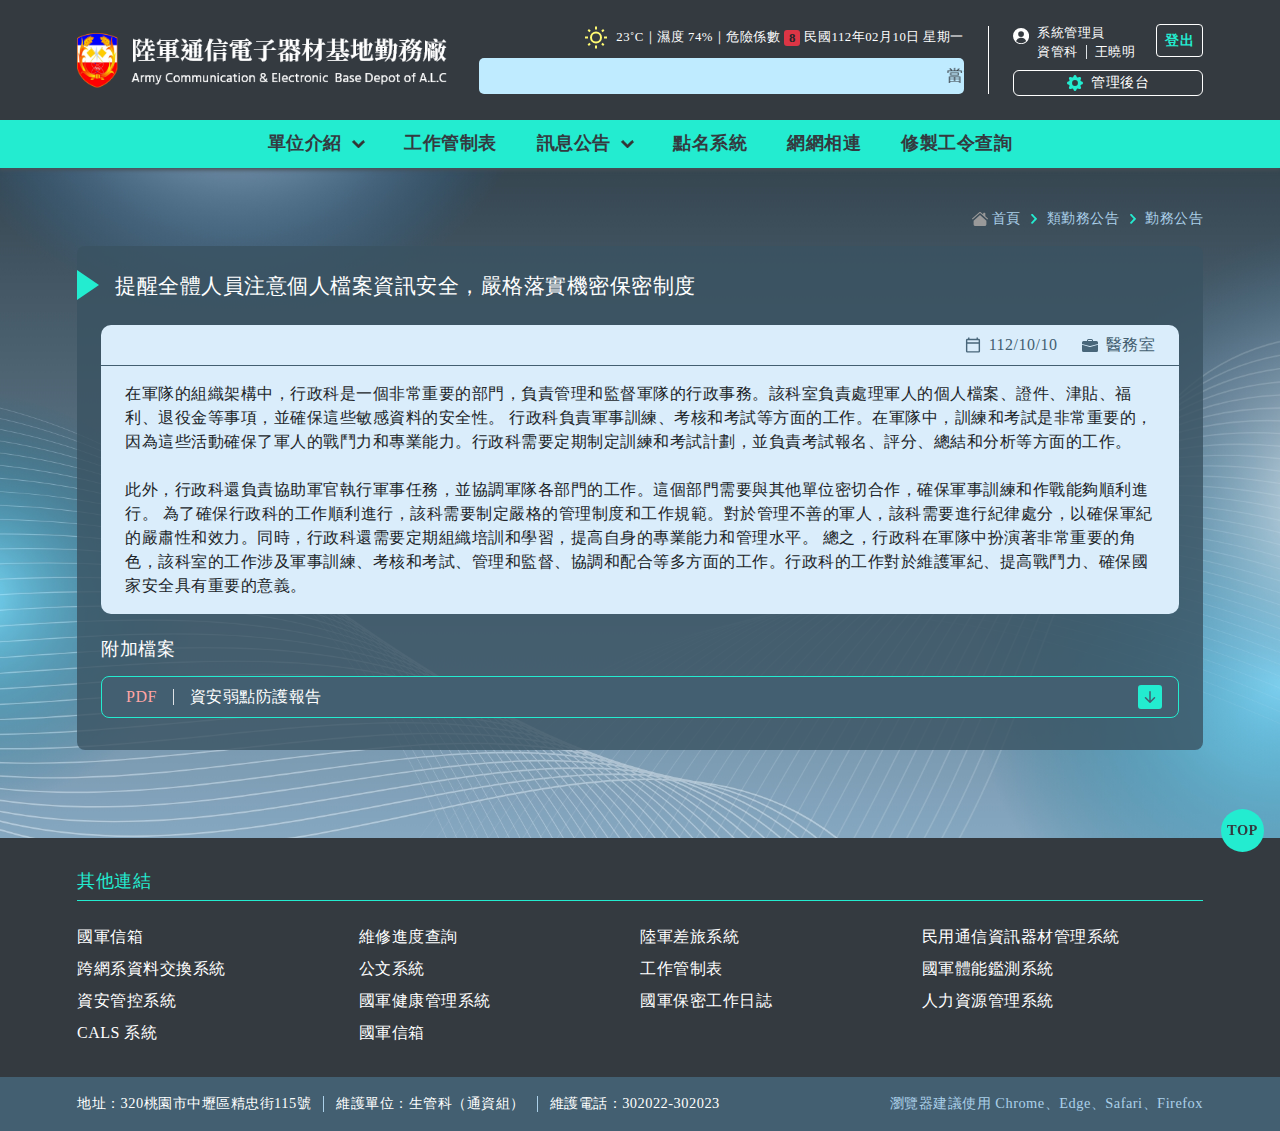
==== commit d669b8fb: "內容調整" ====
--- a/duty-detail.html
+++ b/duty-detail.html
@@ -90,11 +90,11 @@
                         </li>
                         <li class="nav-item dropdown js-dropdown">
                             <a class="nav-link dropdown-toggle js-dropdown-toggle" href="#" role="button" data-bs-toggle="dropdown">
-                                廠區相關介紹
+                                單位介紹
                             </a>
                             <ul class="dropdown-menu" id="intro">
-                                <li><a class="dropdown-item" href="intro.html">通基廠介紹</a></li>
-                                <li><a class="dropdown-item" href="intro-unit.html">單位介紹</a></li>
+                                <li><a class="dropdown-item" href="intro.html">組織遞嬗</a></li>
+                                <li><a class="dropdown-item" href="intro-unit.html">科室介紹</a></li>
                                 <li><a class="dropdown-item" href="life.html" data-con="login-item">生活花絮</a></li>
                             </ul>
                         </li>
@@ -280,6 +280,7 @@
         main.sync(thumbnails);
         main.mount();
         thumbnails.mount();
+        var videos = document.querySelectorAll('.js-splide-video');
 
         // 在主要滑塊切換時停止和播放影片
         main.on('move', function (newIndex) {
@@ -288,13 +289,8 @@
             // 暫停所有影片
             videos.forEach(function (video) {
                 video.pause();
+                video.currentTime = 0; 
             });
-
-            // 播放新選中的影片
-            var currentVideo = videos[newIndex];
-            if (currentVideo) {
-                currentVideo.play();
-            }
         });
     });
 
@@ -310,8 +306,8 @@
 
     function lightbox_close() {
         document.getElementById('light').style.display = 'none';
+        lightBoxVideo.pause();
         lightBoxVideo.currentTime = 0; // 重置影片到開頭
-        lightBoxVideo.pause();
     }
     //全站大圖設定
     function showbox_open() {
--- a/assets/style/all.css
+++ b/assets/style/all.css
@@ -16495,7 +16495,7 @@
   @media (max-width: 1200px) {
     .nav-link {
       padding: 10px 30px !important; } }
-  @media (max-width: 1430px) {
+  @media (max-width: 1400px) {
     .nav-link {
       padding: 10px 20px !important; } }
   @media (max-width: 991px) {
@@ -16645,7 +16645,7 @@
         flex-wrap: wrap; }
     .footer-list-item {
       width: 20%; }
-      @media (max-width: 1430px) {
+      @media (max-width: 1400px) {
         .footer-list-item {
           width: 25%; } }
       @media (max-width: 991px) {
@@ -16689,7 +16689,7 @@
       border-right: 1px solid #ABD0E9;
       color: #fff;
       line-height: 1; }
-      @media (max-width: 1430px) {
+      @media (max-width: 1400px) {
         .footer-info-item {
           margin-right: 12px;
           padding-right: 12px; } }
@@ -19726,12 +19726,36 @@
   display: -ms-flexbox;
   display: flex;
   -ms-flex-wrap: wrap;
-      flex-wrap: wrap; }
+      flex-wrap: wrap;
+  overflow: hidden;
+  position: relative; }
+  .img-list::after {
+    position: absolute;
+    display: block;
+    content: "";
+    width: 100%;
+    height: 5px;
+    background: #48667A;
+    left: 0;
+    bottom: 24px; }
+    @media (max-width: 1200px) {
+      .img-list::after {
+        bottom: 32px; } }
+    @media (max-width: 991px) {
+      .img-list::after {
+        bottom: 30px; } }
+    @media (max-width: 767px) {
+      .img-list::after {
+        bottom: 24px; } }
+  .img-list-title {
+    font-size: 1rem;
+    font-weight: 600; }
   .img-list-item {
     width: 17.6%;
     display: -webkit-box;
     display: -ms-flexbox;
     display: flex;
+    position: relative;
     -webkit-box-orient: vertical;
     -webkit-box-direction: normal;
         -ms-flex-direction: column;
@@ -19740,8 +19764,20 @@
         -ms-flex-align: center;
             align-items: center;
     margin-right: 3%;
-    margin-bottom: 40px;
-    font-weight: 700; }
+    padding-bottom: 24px;
+    margin-bottom: 24px;
+    font-weight: 500; }
+    .img-list-item:last-child {
+      overflow: hidden; }
+    .img-list-item:after {
+      content: " ";
+      display: block;
+      position: absolute;
+      width: 300px;
+      height: 1px;
+      left: -3%;
+      bottom: 0;
+      background: #ABD0E9; }
     .img-list-item:nth-child(5n) {
       margin-right: 0; }
     @media (max-width: 1200px) {
@@ -21420,6 +21456,53 @@
     .status-list-txt {
       padding: 12px 0; } }
 
+.member-list-item {
+  border-right: 1px solid #ABD0E9;
+  display: -webkit-box;
+  display: -ms-flexbox;
+  display: flex;
+  -webkit-box-orient: vertical;
+  -webkit-box-direction: normal;
+      -ms-flex-direction: column;
+          flex-direction: column;
+  -webkit-box-align: center;
+      -ms-flex-align: center;
+          align-items: center; }
+  @media (max-width: 1400px) {
+    .member-list-item {
+      -webkit-box-align: start;
+          -ms-flex-align: start;
+              align-items: flex-start; } }
+  @media (max-width: 576px) {
+    .member-list-item {
+      border-bottom: 1px solid #ABD0E9;
+      border-right: none !important;
+      padding-bottom: 16px; } }
+  .member-list-item:nth-child(3n) {
+    border-right: none; }
+    @media (max-width: 1400px) {
+      .member-list-item:nth-child(3n) {
+        border-right: 1px solid #ABD0E9; } }
+    @media (max-width: 991px) {
+      .member-list-item:nth-child(3n) {
+        border-right: none; } }
+    @media (max-width: 767px) {
+      .member-list-item:nth-child(3n) {
+        border-right: 1px solid #ABD0E9; } }
+  @media (max-width: 1400px) {
+    .member-list-item:nth-child(2n) {
+      border-right: none; } }
+  @media (max-width: 991px) {
+    .member-list-item:nth-child(2n) {
+      border-right: 1px solid #ABD0E9; } }
+  @media (max-width: 767px) {
+    .member-list-item:nth-child(2n) {
+      border-right: none; } }
+
+.member-list-title {
+  font-size: 0.9rem;
+  letter-spacing: 0; }
+
 @media (max-width: 767px) {
   .form-top {
     font-size: 0.9rem; }
@@ -21613,8 +21696,10 @@
     width: 100%; }
 
 .unit-link {
-  position: relative; }
+  position: relative;
+  display: block; }
   .unit-link-title {
+    display: block;
     -webkit-transition: all 0.2s ease;
     -o-transition: all 0.2s ease;
     transition: all 0.2s ease;
@@ -21739,6 +21824,52 @@
     .multicard-info img {
       width: 14px; }
 
+.info-card > div:last-child .info-card-list {
+  border-bottom: none; }
+
+.info-card-list {
+  display: -webkit-box;
+  display: -ms-flexbox;
+  display: flex;
+  -webkit-box-align: center;
+      -ms-flex-align: center;
+          align-items: center; }
+  @media (max-width: 991px) {
+    .info-card-list {
+      border-bottom: 1px solid #364B5A;
+      padding-bottom: 24px; } }
+
+.info-card-title {
+  font-size: 1.15rem; }
+
+.info-card-img {
+  width: 160px;
+  height: 140px;
+  border-radius: 8px;
+  display: -webkit-box;
+  display: -ms-flexbox;
+  display: flex;
+  -webkit-box-pack: center;
+      -ms-flex-pack: center;
+          justify-content: center;
+  -webkit-box-align: center;
+      -ms-flex-align: center;
+          align-items: center;
+  overflow: hidden;
+  -ms-flex-negative: 0;
+      flex-shrink: 0; }
+  @media (max-width: 991px) {
+    .info-card-img {
+      width: 150px;
+      height: 130px; } }
+  @media (max-width: 523px) {
+    .info-card-img {
+      width: 100px;
+      height: 100px; } }
+  .info-card-img img {
+    max-width: 200% !important;
+    height: 100%; }
+
 .top-info {
   display: -webkit-box;
   display: -ms-flexbox;
@@ -21876,9 +22007,14 @@
   height: 70vh;
   overflow: hidden;
   border-radius: 5px;
-  position: relative; }
+  position: relative;
+  display: -webkit-box;
+  display: -ms-flexbox;
+  display: flex;
+  -webkit-box-pack: center;
+      -ms-flex-pack: center;
+          justify-content: center; }
   .splide__slide img {
-    width: 100%;
     height: 100%;
     -o-object-fit: cover;
        object-fit: cover; }
